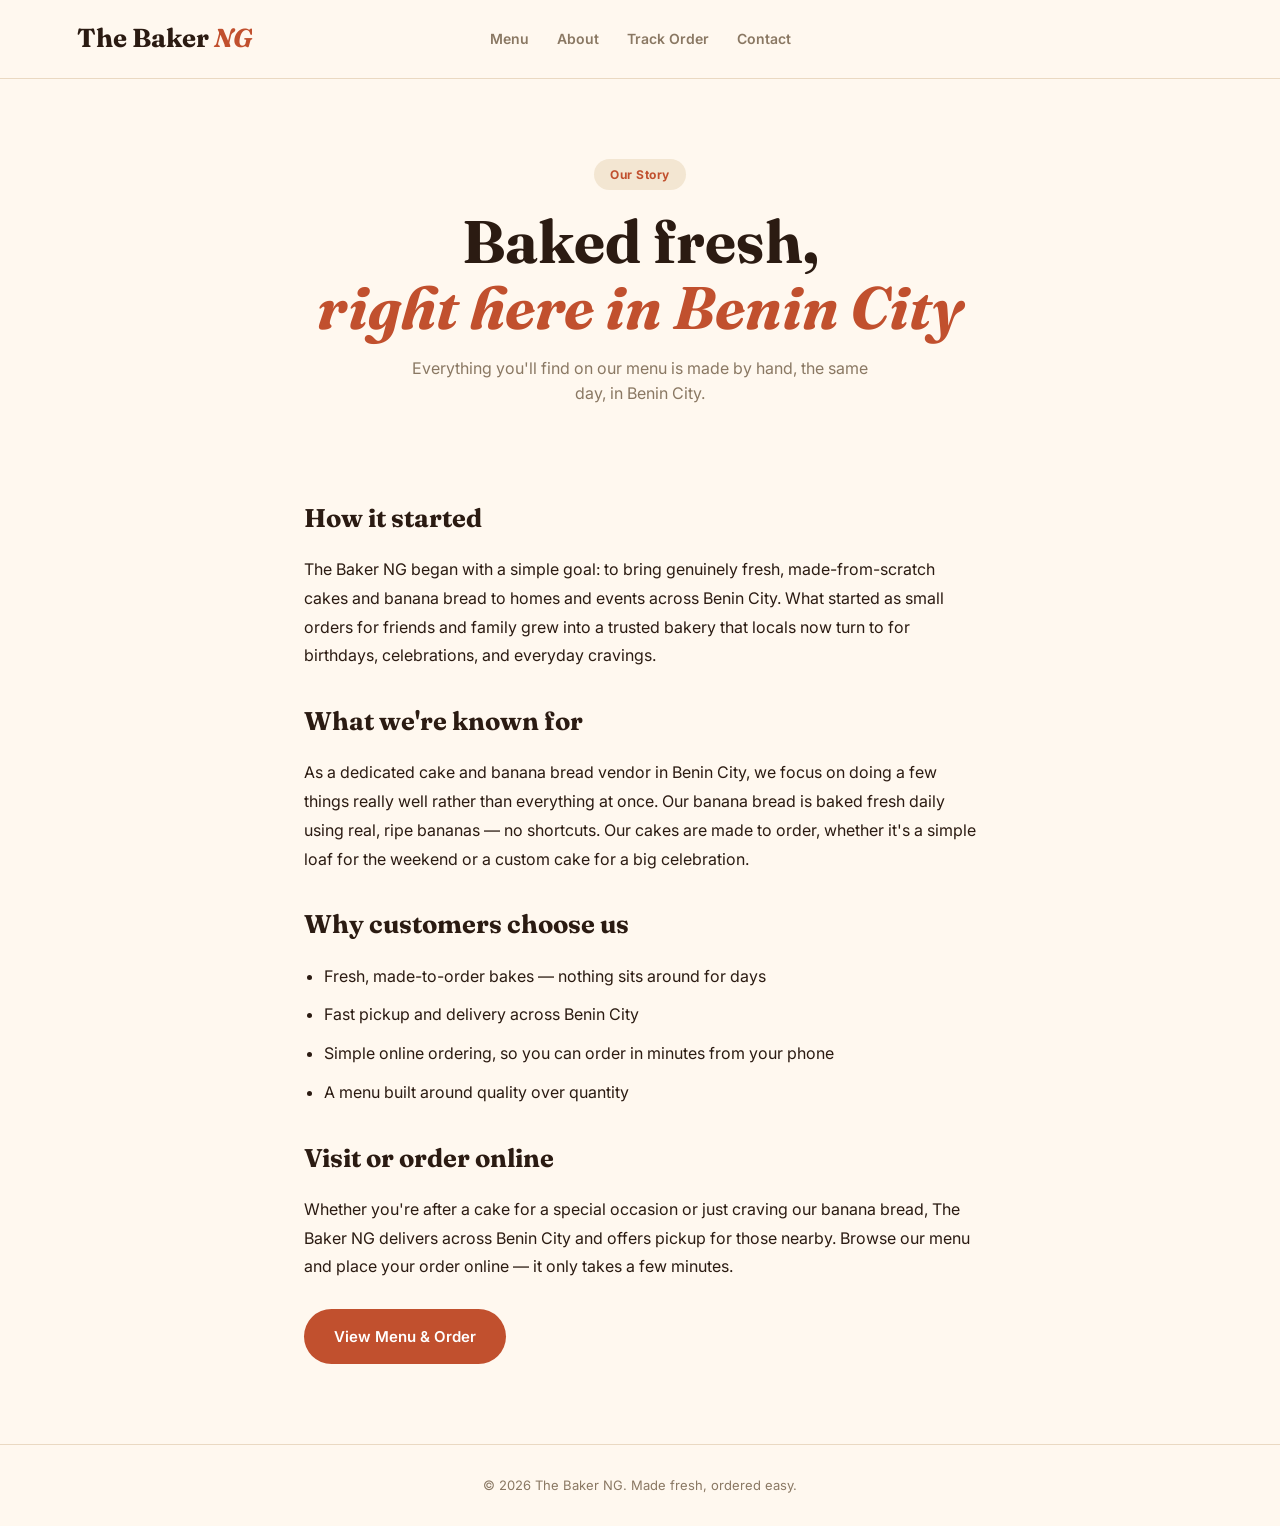
==== about.html @ f0c32f57 "Add files via upload" ====
<!DOCTYPE html>
<html lang="en">
<head>
<meta charset="UTF-8" />
<meta name="viewport" content="width=device-width, initial-scale=1.0"/>
<title>About Us – The Baker NG | Cake & Banana Bread Vendor in Benin City</title>
<meta name="description" content="The Baker NG is a cake and banana bread vendor in Benin City, making fresh bakes daily. Learn our story and why locals trust us for cakes, pastries, and banana bread."/>
<link rel="canonical" href="https://thebakerng.netlify.app/about.html"/>

<!-- Open Graph -->
<meta property="og:type" content="website"/>
<meta property="og:title" content="About The Baker NG – Cake & Banana Bread Vendor in Benin City"/>
<meta property="og:description" content="Learn the story behind The Baker NG, Benin City's trusted bakery for fresh cakes and banana bread."/>
<meta property="og:url" content="https://thebakerng.netlify.app/about.html"/>

<link href="https://fonts.googleapis.com/css2?family=Fraunces:ital,wght@0,600;0,700;1,600&family=Inter:wght@400;500;600;700&display=swap" rel="stylesheet"/>
<link rel="stylesheet" href="styles.css"/>
</head>
<body>

<nav>
  <a href="index.html" class="logo">The Baker <span>NG</span></a>
  <ul class="nav-links" id="navLinks">
    <li><a href="index.html">Menu</a></li>
    <li><a href="about.html">About</a></li>
    <li><a href="track.html">Track Order</a></li>
    <li><a href="contact.html">Contact</a></li>
  </ul>
  <button class="nav-toggle" id="navToggle" onclick="toggleNav()" aria-label="Toggle menu">
    <span></span><span></span><span></span>
  </button>
</nav>

<section class="hero" style="min-height:auto;padding:80px 24px 60px;">
  <div class="hero-eyebrow">Our Story</div>
  <h1>Baked fresh,<br><em>right here in Benin City</em></h1>
  <p>Everything you'll find on our menu is made by hand, the same day, in Benin City.</p>
</section>

<section style="max-width:720px;margin:0 auto;padding:0 24px 80px;line-height:1.8;color:var(--text);">

  <h2 style="font-family:'Fraunces',serif;font-size:1.6rem;margin-bottom:14px;">How it started</h2>
  <p style="margin-bottom:28px;">
    The Baker NG began with a simple goal: to bring genuinely fresh, made-from-scratch cakes and banana bread
    to homes and events across Benin City. What started as small orders for friends and family grew into a
    trusted bakery that locals now turn to for birthdays, celebrations, and everyday cravings.
  </p>

  <h2 style="font-family:'Fraunces',serif;font-size:1.6rem;margin-bottom:14px;">What we're known for</h2>
  <p style="margin-bottom:28px;">
    As a dedicated cake and banana bread vendor in Benin City, we focus on doing a few things really well
    rather than everything at once. Our banana bread is baked fresh daily using real, ripe bananas — no
    shortcuts. Our cakes are made to order, whether it's a simple loaf for the weekend or a custom cake for
    a big celebration.
  </p>

  <h2 style="font-family:'Fraunces',serif;font-size:1.6rem;margin-bottom:14px;">Why customers choose us</h2>
  <ul style="margin-bottom:28px;padding-left:20px;">
    <li style="margin-bottom:10px;">Fresh, made-to-order bakes — nothing sits around for days</li>
    <li style="margin-bottom:10px;">Fast pickup and delivery across Benin City</li>
    <li style="margin-bottom:10px;">Simple online ordering, so you can order in minutes from your phone</li>
    <li style="margin-bottom:10px;">A menu built around quality over quantity</li>
  </ul>

  <h2 style="font-family:'Fraunces',serif;font-size:1.6rem;margin-bottom:14px;">Visit or order online</h2>
  <p style="margin-bottom:28px;">
    Whether you're after a cake for a special occasion or just craving our banana bread, The Baker NG
    delivers across Benin City and offers pickup for those nearby. Browse our menu and place your order
    online — it only takes a few minutes.
  </p>

  <a href="index.html" class="btn btn-primary btn-lg">View Menu &amp; Order</a>

</section>

<footer>
  &copy; 2026 The Baker NG. Made fresh, ordered easy.
</footer>

<script>
function toggleNav() {
  document.getElementById('navLinks').classList.toggle('open');
  document.getElementById('navToggle').classList.toggle('open');
}
</script>

</body>
</html>
---- styles.css ----
*, *::before, *::after { box-sizing: border-box; margin: 0; padding: 0; }

:root {
  --cream:      #FFF8EF;
  --cream-dark: #F3E6D2;
  --card:       #FFFFFF;
  --ink:        #2B1B12;
  --muted:      #8A7863;
  --border:     #EAD9C2;
  --terracotta: #C1502E;
  --terracotta-dark: #A43D1F;
  --olive:      #5F6B3E;
  --gold:       #D9A441;
  --red:        #C1502E;
  --green:      #5F6B3E;
}

html { scroll-behavior: smooth; }

body {
  background: var(--cream);
  color: var(--ink);
  font-family: 'Inter', sans-serif;
  font-size: 16px;
  line-height: 1.6;
}

h1, h2, h3, h4 { font-family: 'Fraunces', serif; }

/* ── NAV ── */
nav {
  display: flex;
  align-items: center;
  justify-content: space-between;
  padding: 18px 6%;
  background: var(--cream);
  border-bottom: 1px solid var(--border);
  position: sticky;
  top: 0;
  z-index: 100;
}
.nav-links {
  position: absolute;
  left: 50%;
  transform: translateX(-50%);
}
.logo {
  font-family: 'Fraunces', serif;
  font-size: 26px;
  font-weight: 700;
  color: var(--ink);
  text-decoration: none;
}
.logo span { color: var(--terracotta); font-style: italic; }
.nav-links { display: flex; gap: 28px; list-style: none; }
.nav-links a { color: var(--muted); text-decoration: none; font-size: 14px; font-weight: 600; }
.nav-links a:hover { color: var(--terracotta); }

/* Hamburger button — hidden on desktop, shown only inside the mobile media query below */
.nav-toggle {
  display: none;
  flex-direction: column;
  justify-content: center;
  gap: 5px;
  width: 32px;
  height: 32px;
  background: none;
  border: none;
  cursor: pointer;
  padding: 0;
  z-index: 110;
}
.nav-toggle span {
  display: block;
  width: 100%;
  height: 2px;
  background: var(--ink);
  border-radius: 2px;
  transition: transform 0.2s ease, opacity 0.2s ease;
}
.nav-toggle.open span:nth-child(1) { transform: translateY(7px) rotate(45deg); }
.nav-toggle.open span:nth-child(2) { opacity: 0; }
.nav-toggle.open span:nth-child(3) { transform: translateY(-7px) rotate(-45deg); }

/* ── BUTTONS ── */
.btn {
  padding: 11px 22px;
  border-radius: 999px;
  font-size: 14px;
  font-weight: 600;
  cursor: pointer;
  border: none;
  text-decoration: none;
  display: inline-block;
  transition: all .15s;
}
.btn-primary { background: var(--terracotta); color: #fff; }
.btn-primary:hover { background: var(--terracotta-dark); }
.btn-ghost { background: transparent; border: 1px solid var(--border); color: var(--ink); }
.btn-ghost:hover { border-color: var(--terracotta); color: var(--terracotta); }
.btn-lg { padding: 14px 30px; font-size: 15px; }
.btn:disabled { opacity: .5; cursor: not-allowed; }

/* ── HERO ── */
.hero {
  padding: 70px 6% 60px;
  text-align: center;
}
.hero-eyebrow {
  display: inline-block;
  background: var(--cream-dark);
  color: var(--terracotta);
  font-size: 12px;
  font-weight: 700;
  letter-spacing: .5px;
  padding: 6px 16px;
  border-radius: 999px;
  margin-bottom: 18px;
}
.hero h1 {
  font-size: clamp(38px, 5vw, 60px);
  font-weight: 700;
  margin-bottom: 16px;
  line-height: 1.1;
}
.hero h1 em { color: var(--terracotta); font-style: italic; }
.hero p { color: var(--muted); max-width: 480px; margin: 0 auto 28px; font-size: 16px; }

/* ── MENU ── */
.menu-section { padding: 20px 6% 80px; max-width: 1100px; margin: 0 auto; }
.category-title {
  font-size: 26px;
  font-weight: 700;
  margin: 40px 0 18px;
  color: var(--ink);
}
.category-title:first-child { margin-top: 0; }
.menu-grid {
  display: grid;
  grid-template-columns: repeat(auto-fill, minmax(260px, 1fr));
  gap: 18px;
}
.menu-card {
  background: var(--card);
  border: 1px solid var(--border);
  border-radius: 16px;
  padding: 20px;
  display: flex;
  flex-direction: column;
  gap: 10px;
}
.menu-card-img {
  width: 100%;
  height: 140px;
  object-fit: cover;
  border-radius: 10px;
  margin: -4px -4px 4px;
  display: block;
}
.menu-card-img-placeholder {
  display: flex;
  align-items: center;
  justify-content: center;
  background: var(--cream-dark);
  font-size: 36px;
  height: 140px;
  width: 100%;
  border-radius: 10px;
  margin: -4px -4px 4px;
}
.menu-card-top { display: flex; justify-content: space-between; align-items: flex-start; gap: 10px; }
.menu-card h4 { font-size: 17px; font-weight: 700; }
.menu-card .price { font-family: 'Fraunces', serif; font-weight: 700; color: var(--terracotta); font-size: 16px; white-space: nowrap; }
.menu-card p { color: var(--muted); font-size: 13.5px; flex: 1; }
.menu-card .add-row { display: flex; justify-content: flex-end; }
.unavailable-tag { font-size: 11.5px; color: var(--muted); font-weight: 600; }

.variant-row {
  display: grid;
  grid-template-columns: repeat(2, 1fr);
  gap: 6px;
}
.variant-btn {
  display: flex;
  flex-direction: column;
  align-items: center;
  gap: 2px;
  background: var(--cream);
  border: 1px solid var(--border);
  border-radius: 10px;
  padding: 8px 6px;
  cursor: pointer;
  font-family: 'Inter', sans-serif;
  font-size: 11.5px;
  font-weight: 600;
  color: var(--ink);
  transition: border-color .15s, background .15s;
}
.variant-btn:hover { border-color: var(--terracotta); background: var(--cream-dark); }
.variant-price { color: var(--terracotta); font-family: 'Fraunces', serif; font-weight: 700; font-size: 13px; }

/* ── CART DRAWER ── */
.cart-toggle {
  position: fixed;
  bottom: 24px; right: 24px;
  background: var(--terracotta);
  color: #fff;
  border: none;
  border-radius: 999px;
  padding: 14px 22px;
  font-weight: 700;
  font-size: 14px;
  cursor: pointer;
  box-shadow: 0 8px 24px rgba(193,80,46,0.35);
  z-index: 200;
  display: flex;
  align-items: center;
  gap: 8px;
  transition: transform 0.15s ease;
}
.cart-drawer {
  position: fixed;
  top: 0; right: -420px;
  width: 400px; max-width: 92vw;
  height: 100vh;
  background: var(--card);
  border-left: 1px solid var(--border);
  z-index: 300;
  transition: right .25s ease;
  display: flex;
  flex-direction: column;
}
.cart-drawer.open { right: 0; }
.cart-header { padding: 20px 24px; border-bottom: 1px solid var(--border); display: flex; justify-content: space-between; align-items: center; }
.cart-header h3 { font-size: 20px; }
.cart-close { background: none; border: none; font-size: 22px; cursor: pointer; color: var(--muted); }
.cart-items { flex: 1; overflow-y: auto; padding: 16px 24px; }
.cart-empty { color: var(--muted); text-align: center; padding: 60px 0; font-size: 14px; }
.cart-line { display: flex; justify-content: space-between; align-items: center; padding: 12px 0; border-bottom: 1px solid var(--border); gap: 10px; }
.cart-line-name { font-weight: 600; font-size: 14px; }
.cart-line-price { color: var(--muted); font-size: 12.5px; }
.qty-controls { display: flex; align-items: center; gap: 8px; }
.qty-btn { width: 26px; height: 26px; border-radius: 50%; border: 1px solid var(--border); background: none; cursor: pointer; font-size: 14px; }
.cart-footer { padding: 20px 24px; border-top: 1px solid var(--border); }
.cart-total-row { display: flex; justify-content: space-between; font-weight: 700; font-size: 16px; margin-bottom: 16px; }
.overlay { position: fixed; inset: 0; background: rgba(0,0,0,0.35); z-index: 250; display: none; }
.overlay.show { display: block; }

/* ── CHECKOUT ── */
.checkout-panel { display: none; }
.checkout-panel.show { display: flex; flex-direction: column; }
.form-group { margin-bottom: 14px; }
.form-label { font-size: 12.5px; font-weight: 600; color: var(--muted); margin-bottom: 6px; display: block; }
input[type="text"], input[type="tel"], input[type="password"], input[type="email"], textarea, select {
  width: 100%;
  border: 1px solid var(--border);
  border-radius: 10px;
  padding: 11px 13px;
  font-family: 'Inter', sans-serif;
  font-size: 14px;
  color: var(--ink);
  background: var(--cream);
  outline: none;
}
input:focus, textarea:focus, select:focus { border-color: var(--terracotta); }
.fulfillment-toggle { display: flex; gap: 8px; margin-bottom: 14px; }
.fulfillment-toggle button {
  flex: 1; padding: 10px; border-radius: 10px; border: 1px solid var(--border);
  background: var(--cream); cursor: pointer; font-size: 13.5px; font-weight: 600; color: var(--muted);
}
.fulfillment-toggle button.on { background: var(--terracotta); border-color: var(--terracotta); color: #fff; }
.form-msg { font-size: 12.5px; margin-top: 10px; text-align: center; display: none; }
.form-msg.error { color: var(--red); display: block; }
.form-msg.success { color: var(--green); display: block; }
.back-link { background: none; border: none; color: var(--muted); font-size: 13px; cursor: pointer; margin-bottom: 14px; text-align: left; padding: 0; }
.back-link:hover { color: var(--terracotta); }

/* ── ORDER CONFIRMATION ── */
.confirm-panel { display: none; text-align: center; padding: 40px 24px; }
.confirm-panel.show { display: block; }
.confirm-icon { font-size: 44px; margin-bottom: 16px; }
.confirm-panel h3 { font-size: 22px; margin-bottom: 8px; }
.confirm-panel p { color: var(--muted); font-size: 14px; margin-bottom: 20px; }

/* ── FOOTER ── */
footer { padding: 30px 6%; text-align: center; color: var(--muted); font-size: 13px; border-top: 1px solid var(--border); }

@media (max-width: 700px) {
  .nav-toggle { display: flex; }

  .nav-links {
    position: fixed;
    top: 64px;
    left: 0;
    right: 0;
    transform: none;
    flex-direction: column;
    gap: 0;
    background: var(--cream);
    border-bottom: 1px solid var(--border);
    max-height: 0;
    overflow: hidden;
    opacity: 0;
    transition: max-height 0.25s ease, opacity 0.2s ease;
    z-index: 105;
  }
  .nav-links.open {
    max-height: 300px;
    opacity: 1;
  }
  .nav-links li { width: 100%; }
  .nav-links a {
    display: block;
    padding: 16px 6%;
    border-bottom: 1px solid var(--border);
    font-size: 15px;
  }
}
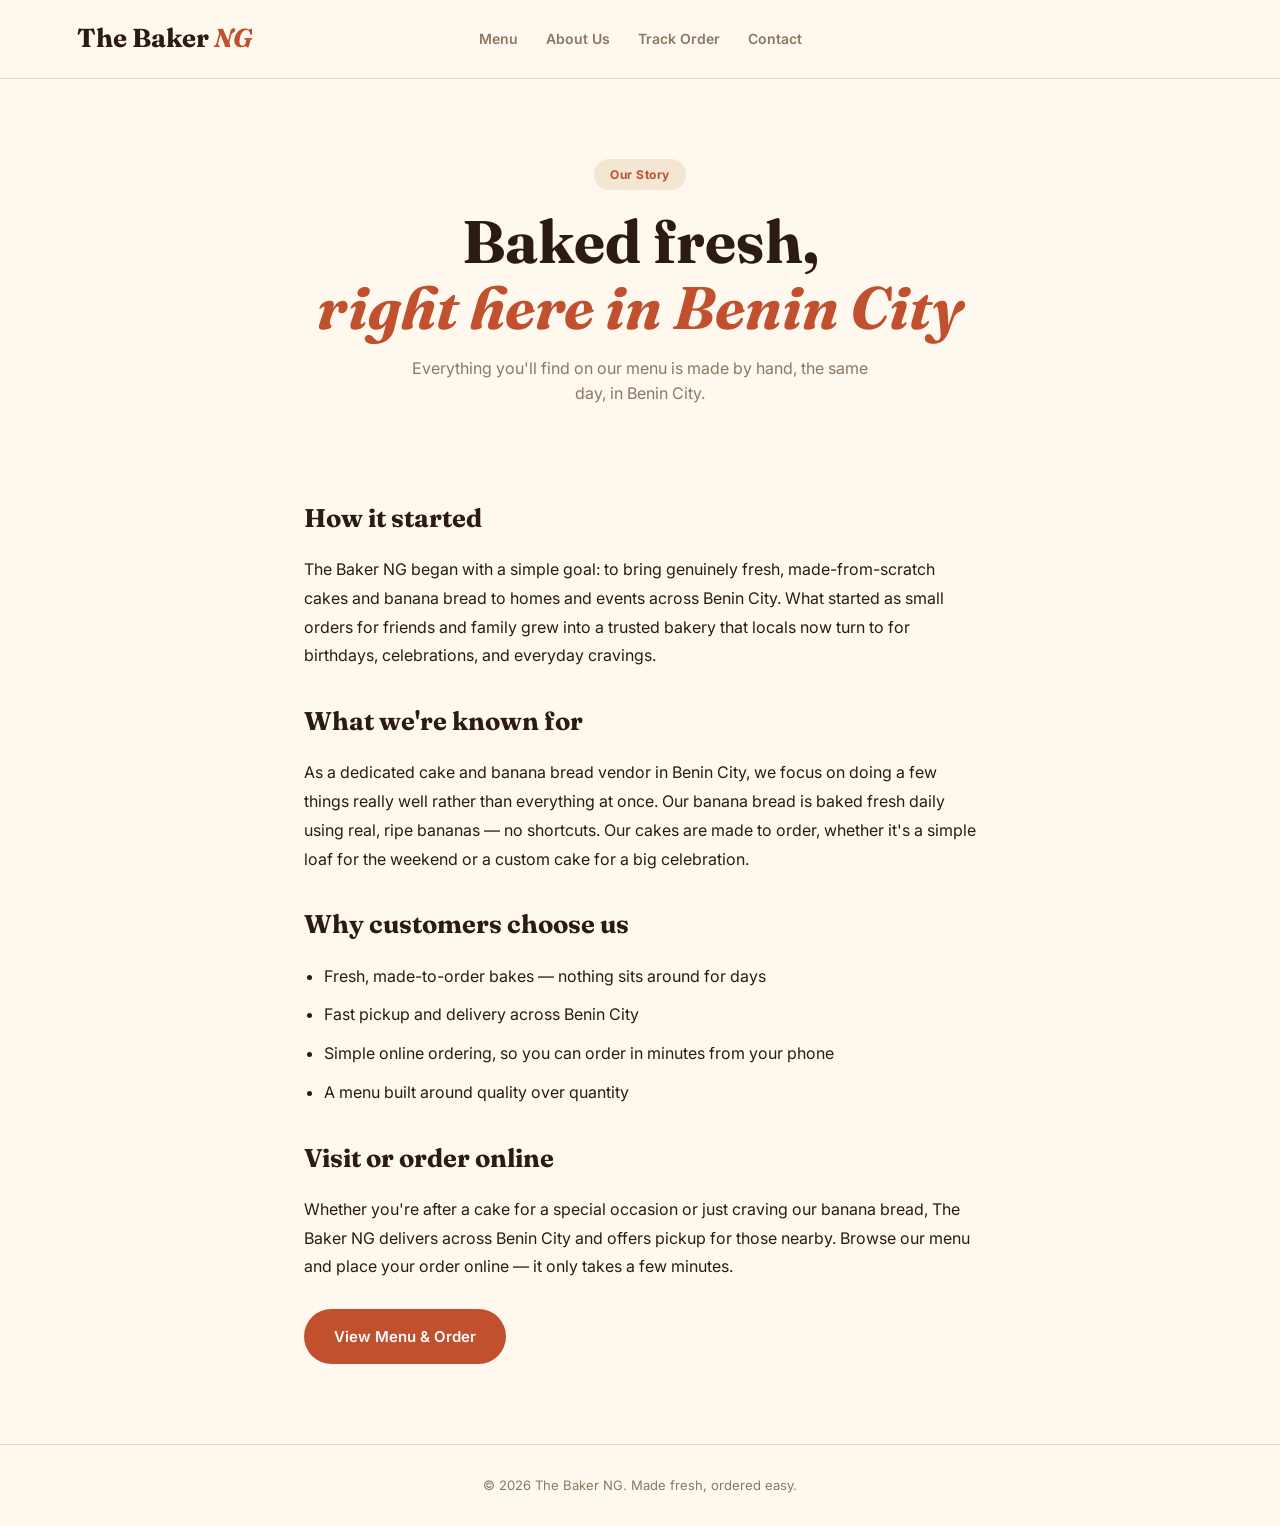
==== commit 154d90c1: "Update about.html" ====
--- a/about.html
+++ b/about.html
@@ -22,7 +22,7 @@
   <a href="index.html" class="logo">The Baker <span>NG</span></a>
   <ul class="nav-links" id="navLinks">
     <li><a href="index.html">Menu</a></li>
-    <li><a href="about.html">About</a></li>
+    <li><a href="about.html">About Us</a></li>
     <li><a href="track.html">Track Order</a></li>
     <li><a href="contact.html">Contact</a></li>
   </ul>
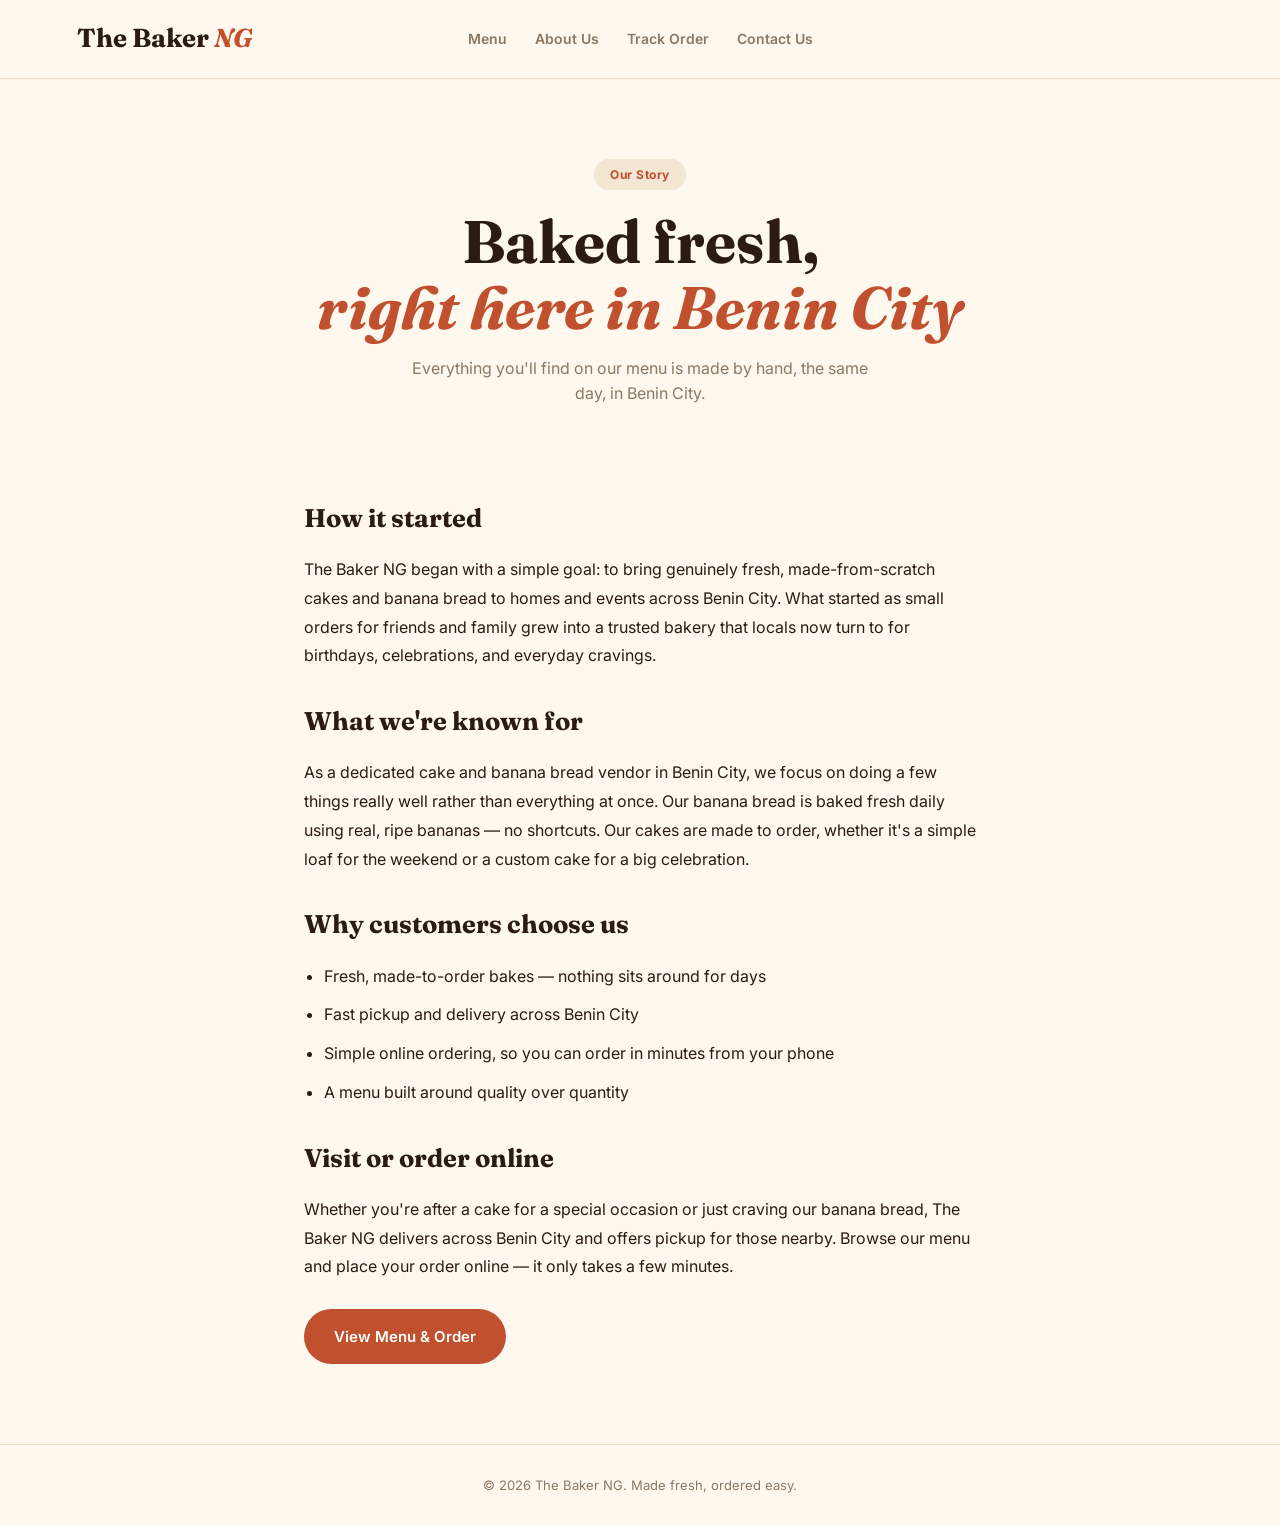
==== commit db839c7e: "Update about.html" ====
--- a/about.html
+++ b/about.html
@@ -24,7 +24,7 @@
     <li><a href="index.html">Menu</a></li>
     <li><a href="about.html">About Us</a></li>
     <li><a href="track.html">Track Order</a></li>
-    <li><a href="contact.html">Contact</a></li>
+    <li><a href="contact.html">Contact Us</a></li>
   </ul>
   <button class="nav-toggle" id="navToggle" onclick="toggleNav()" aria-label="Toggle menu">
     <span></span><span></span><span></span>
--- a/styles.css
+++ b/styles.css
@@ -305,7 +305,7 @@
     z-index: 105;
   }
   .nav-links.open {
-    max-height: 300px;
+    max-height: 500px;
     opacity: 1;
   }
   .nav-links li { width: 100%; }
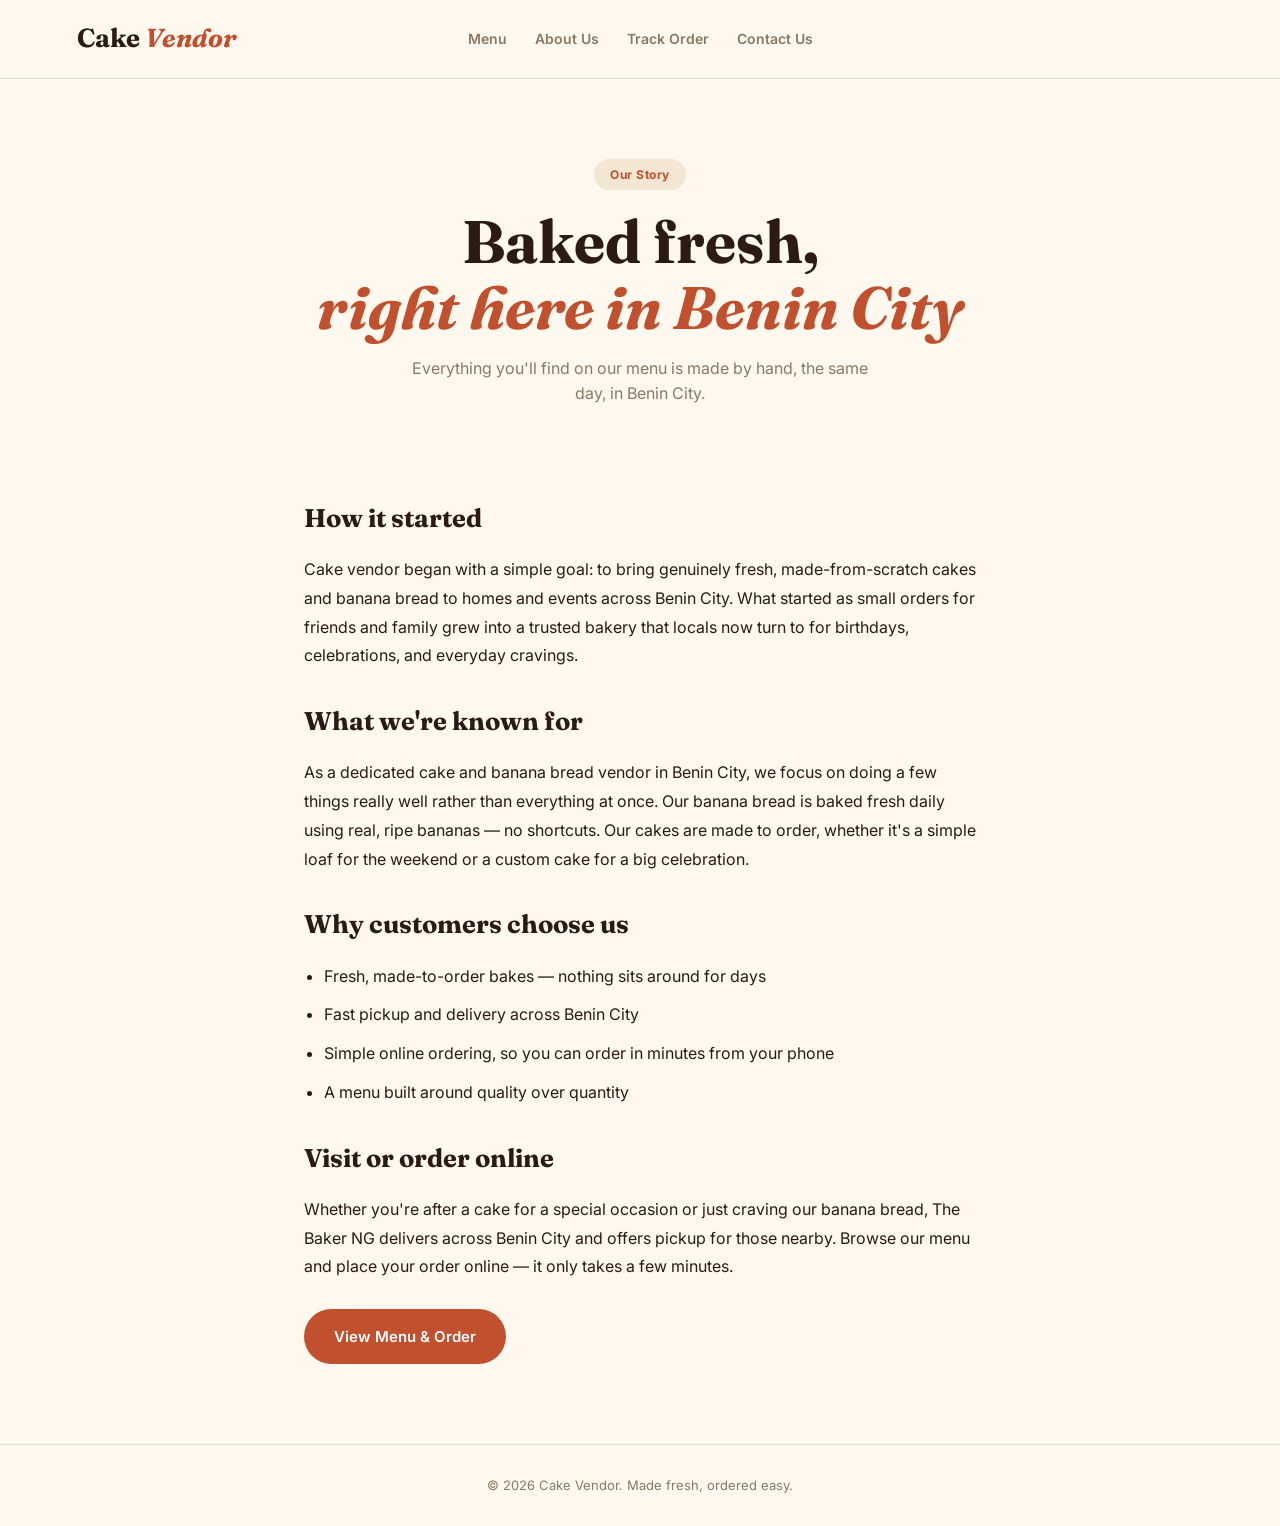
==== commit 5c710992: "Update title and branding in about.html" ====
--- a/about.html
+++ b/about.html
@@ -3,7 +3,7 @@
 <head>
 <meta charset="UTF-8" />
 <meta name="viewport" content="width=device-width, initial-scale=1.0"/>
-<title>About Us – The Baker NG | Cake & Banana Bread Vendor in Benin City</title>
+<title>About Us – | Cake & Banana Bread Vendor in Benin City</title>
 <meta name="description" content="The Baker NG is a cake and banana bread vendor in Benin City, making fresh bakes daily. Learn our story and why locals trust us for cakes, pastries, and banana bread."/>
 <link rel="canonical" href="https://thebakerng.netlify.app/about.html"/>
 
@@ -19,7 +19,7 @@
 <body>
 
 <nav>
-  <a href="index.html" class="logo">The Baker <span>NG</span></a>
+  <a href="index.html" class="logo">Cake <span>Vendor</span></a>
   <ul class="nav-links" id="navLinks">
     <li><a href="index.html">Menu</a></li>
     <li><a href="about.html">About Us</a></li>
@@ -41,7 +41,7 @@
 
   <h2 style="font-family:'Fraunces',serif;font-size:1.6rem;margin-bottom:14px;">How it started</h2>
   <p style="margin-bottom:28px;">
-    The Baker NG began with a simple goal: to bring genuinely fresh, made-from-scratch cakes and banana bread
+    Cake vendor began with a simple goal: to bring genuinely fresh, made-from-scratch cakes and banana bread
     to homes and events across Benin City. What started as small orders for friends and family grew into a
     trusted bakery that locals now turn to for birthdays, celebrations, and everyday cravings.
   </p>
@@ -74,7 +74,7 @@
 </section>
 
 <footer>
-  &copy; 2026 The Baker NG. Made fresh, ordered easy.
+  &copy; 2026 Cake Vendor. Made fresh, ordered easy.
 </footer>
 
 <script>
